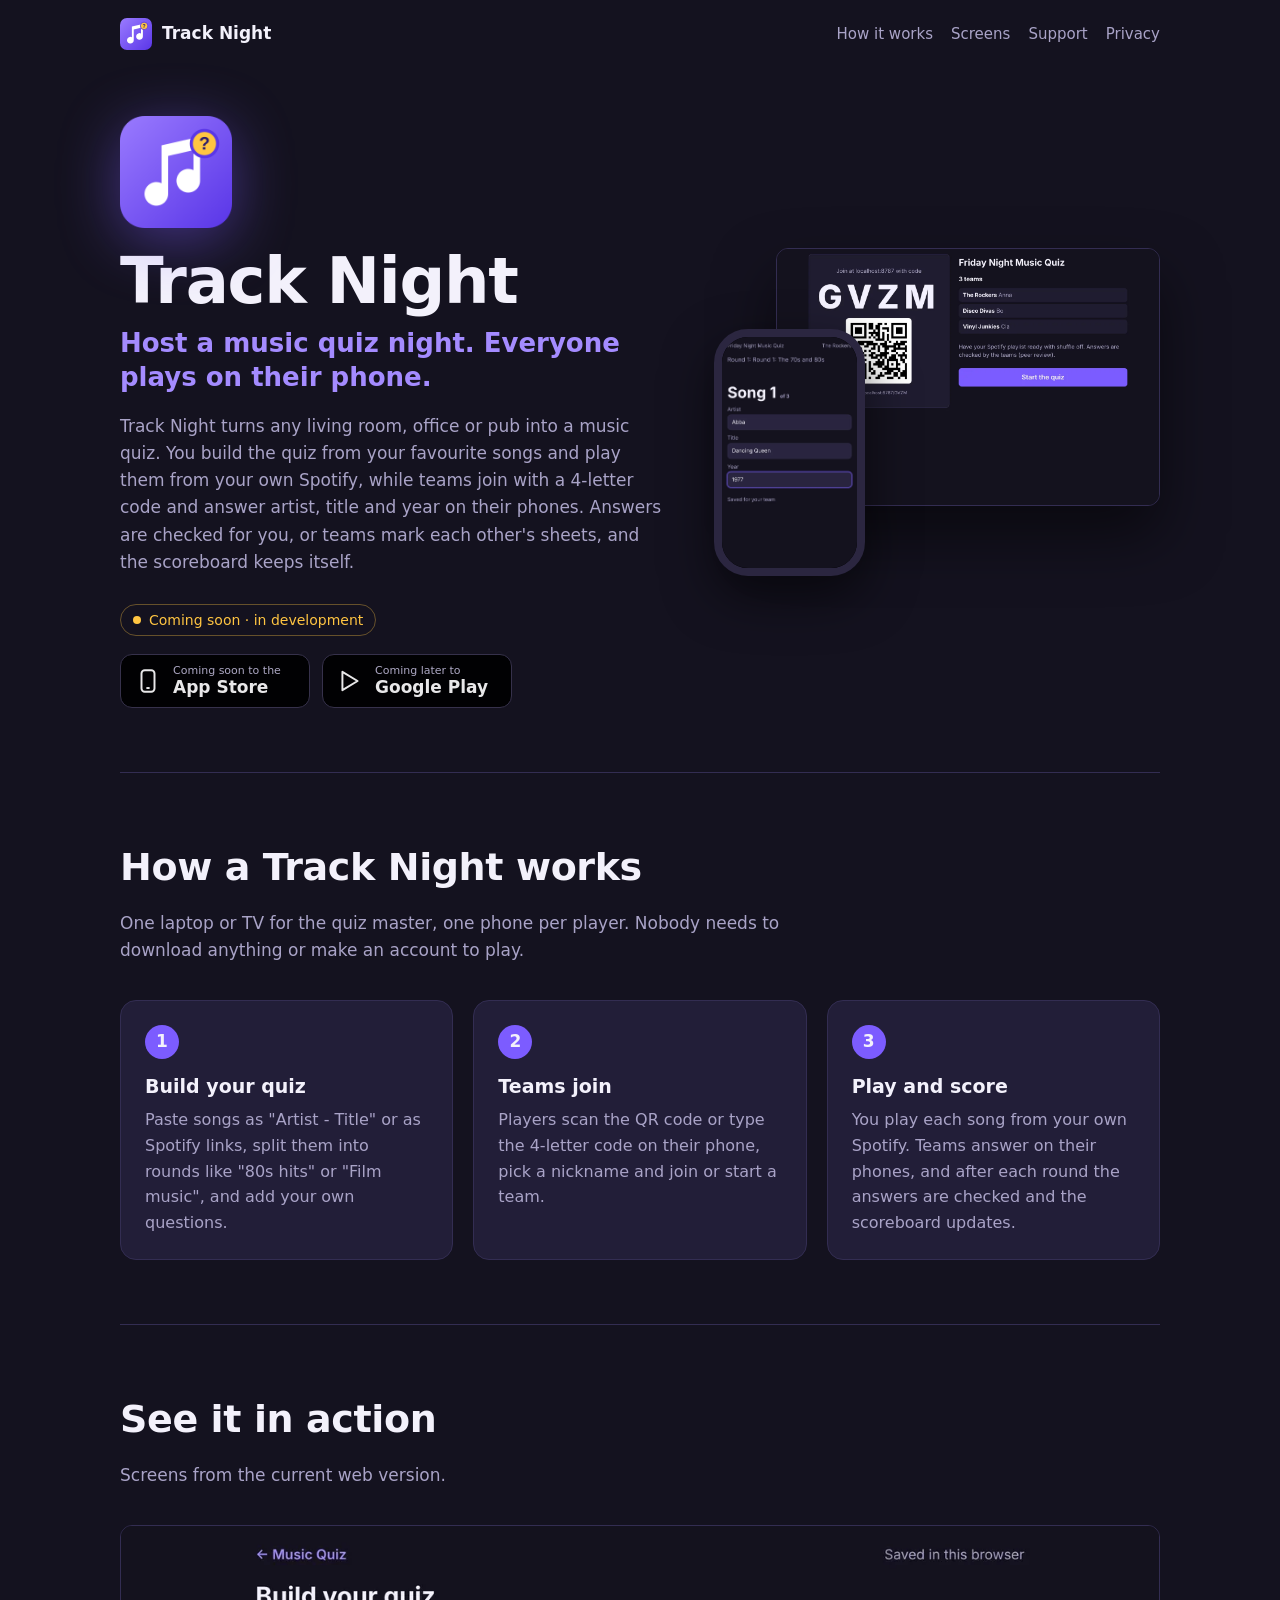
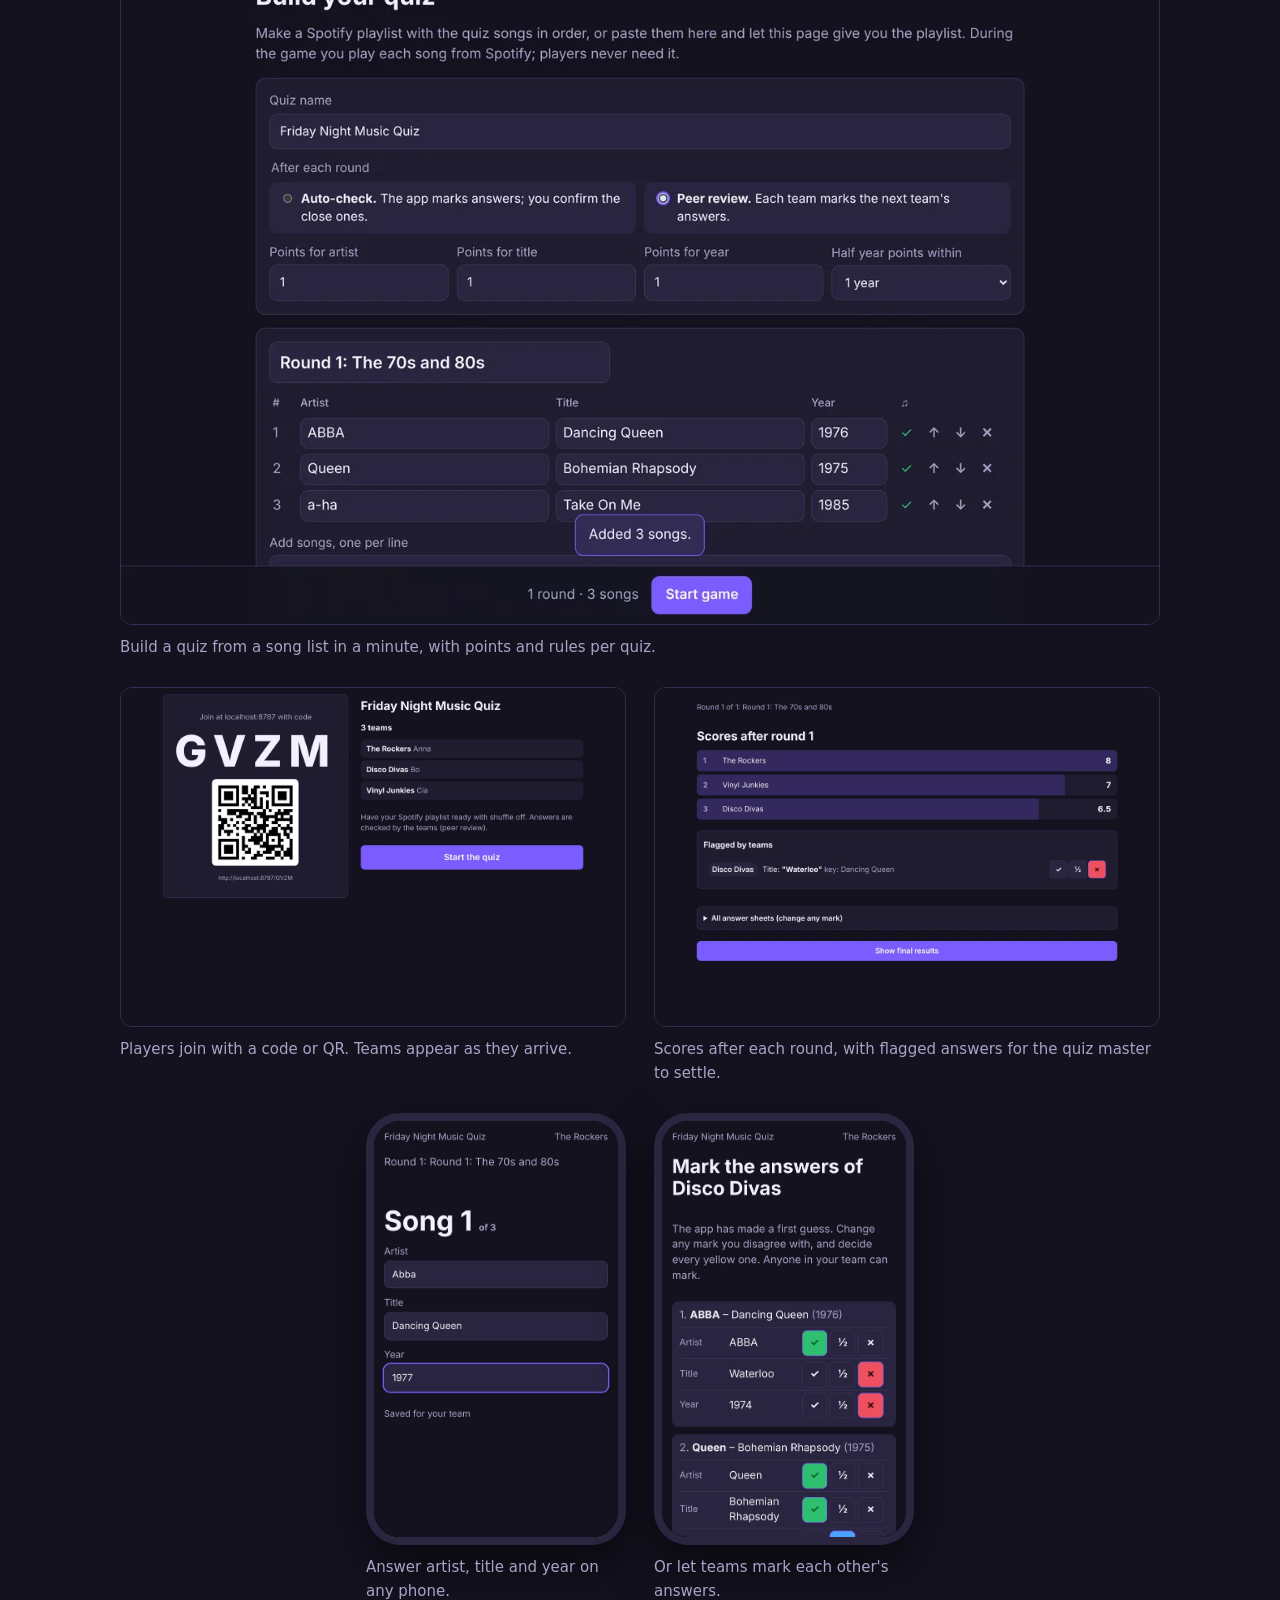
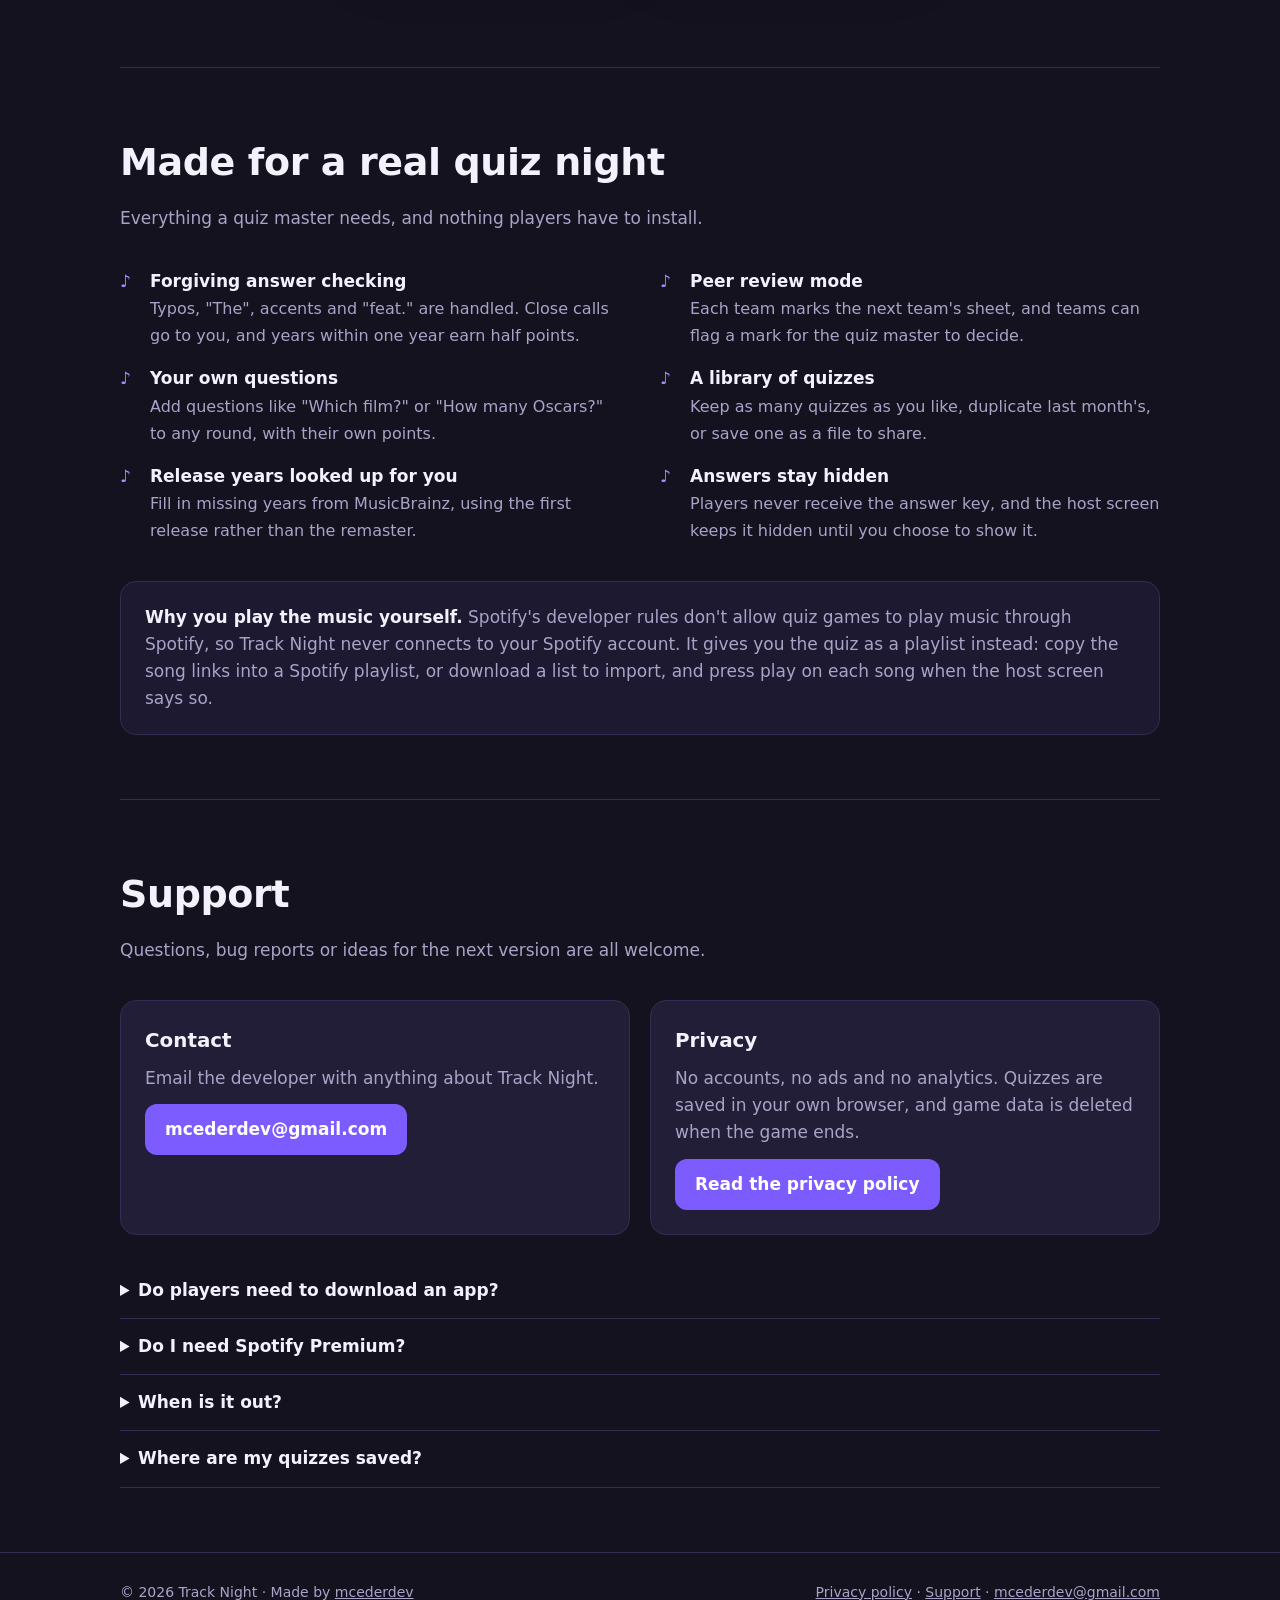
==== music-quiz/index.html @ d5a80697 "Add Track Night (music quiz) marketing page at /music-quiz Co-Authored-By: Claude Opus 5.5 <noreply@" ====
<!doctype html>
<html lang="en">
<head>
<meta charset="utf-8">
<meta name="viewport" content="width=device-width, initial-scale=1">
<title>Track Night: the music quiz everyone plays on their phone</title>
<meta name="description" content="Track Night turns any room into a music quiz night. Build a quiz from your favourite songs, play them from your own Spotify, and let teams answer artist, title and year on their phones. No download or sign-up for players.">
<meta name="theme-color" content="#14121f">
<link rel="canonical" href="https://mcederdev.github.io/music-quiz/">
<link rel="icon" href="icon.svg" type="image/svg+xml">
<link rel="icon" href="favicon-32.png" sizes="32x32" type="image/png">
<link rel="apple-touch-icon" href="apple-touch-icon.png">
<meta property="og:type" content="website">
<meta property="og:site_name" content="Track Night">
<meta property="og:title" content="Track Night: host a music quiz, everyone plays on their phone">
<meta property="og:description" content="Build a quiz from your favourite songs, play them from your own Spotify, and let teams answer artist, title and year on their phones. No download for players.">
<meta property="og:url" content="https://mcederdev.github.io/music-quiz/">
<meta property="og:image" content="https://mcederdev.github.io/music-quiz/og-image.png">
<meta property="og:image:width" content="1200">
<meta property="og:image:height" content="630">
<meta property="og:image:alt" content="Track Night app icon next to the host screen and a phone answering a song">
<meta name="twitter:card" content="summary_large_image">
<meta name="twitter:title" content="Track Night: host a music quiz, everyone plays on their phone">
<meta name="twitter:description" content="Build a quiz from your favourite songs, play them from your own Spotify, and let teams answer on their phones. No download for players.">
<meta name="twitter:image" content="https://mcederdev.github.io/music-quiz/og-image.png">
<meta name="twitter:image:alt" content="Track Night app icon next to the host screen and a phone answering a song">
<link rel="stylesheet" href="style.css">
</head>
<body>
<div class="wrap">
  <header class="top">
    <a class="brand" href="./"><img src="icon.svg" alt="" width="32" height="32">Track Night</a>
    <nav><a class="opt" href="#how">How it works</a><a class="opt" href="#screens">Screens</a><a href="#support">Support</a><a href="privacy.html">Privacy</a></nav>
  </header>

  <main>
    <div class="hero">
      <div>
        <img class="icon" src="icon-512.png" alt="Track Night app icon" width="112" height="112">
        <h1>Track Night</h1>
        <p class="tagline">Host a music quiz night. Everyone plays on their phone.</p>
        <p class="lead">Track Night turns any living room, office or pub into a music quiz. You build the quiz from your favourite songs and play them from your own Spotify, while teams join with a 4-letter code and answer artist, title and year on their phones. Answers are checked for you, or teams mark each other's sheets, and the scoreboard keeps itself.</p>
        <div class="status">Coming soon · in development</div>
        <div class="stores" aria-label="Store links">
          <span class="store" role="link" aria-disabled="true" title="Not released yet">
            <svg viewBox="0 0 24 24" fill="none" stroke="#fff" stroke-width="1.8" aria-hidden="true"><rect x="6" y="2" width="12" height="20" rx="3"/><path d="M10.5 18.5h3"/></svg>
            <span><small>Coming soon to the</small><b>App Store</b></span>
          </span>
          <span class="store" role="link" aria-disabled="true" title="Not released yet">
            <svg viewBox="0 0 24 24" aria-hidden="true"><path d="M5 3.5v17l14-8.5z" fill="none" stroke="#fff" stroke-width="1.8" stroke-linejoin="round"/></svg>
            <span><small>Coming later to</small><b>Google Play</b></span>
          </span>
        </div>
      </div>
      <div class="hero-shots" aria-hidden="true">
        <img class="desk" src="img/lobby.webp" alt="" width="1280" height="860">
        <div class="phone"><img src="img/player-answer.webp" alt="" width="585" height="996"></div>
      </div>
    </div>

    <section id="how">
      <h2>How a Track Night works</h2>
      <p class="sub">One laptop or TV for the quiz master, one phone per player. Nobody needs to download anything or make an account to play.</p>
      <ol class="steps">
        <li><span class="n">1</span><h3>Build your quiz</h3><p>Paste songs as "Artist - Title" or as Spotify links, split them into rounds like "80s hits" or "Film music", and add your own questions.</p></li>
        <li><span class="n">2</span><h3>Teams join</h3><p>Players scan the QR code or type the 4-letter code on their phone, pick a nickname and join or start a team.</p></li>
        <li><span class="n">3</span><h3>Play and score</h3><p>You play each song from your own Spotify. Teams answer on their phones, and after each round the answers are checked and the scoreboard updates.</p></li>
      </ol>
    </section>

    <section id="screens">
      <h2>See it in action</h2>
      <p class="sub">Screens from the current web version.</p>
      <div class="shots">
        <figure class="shot"><img src="img/builder.webp" alt="Quiz builder with a round called The 70s and 80s holding three songs with artist, title and year" width="1280" height="860" loading="lazy"><figcaption>Build a quiz from a song list in a minute, with points and rules per quiz.</figcaption></figure>
        <div class="row">
          <figure class="shot"><img src="img/lobby.webp" alt="Host lobby showing the join code GVZM, a QR code and three teams" width="1280" height="860" loading="lazy"><figcaption>Players join with a code or QR. Teams appear as they arrive.</figcaption></figure>
          <figure class="shot"><img src="img/results.webp" alt="Scoreboard after round one with three teams and a flagged answer for the host to settle" width="1280" height="860" loading="lazy"><figcaption>Scores after each round, with flagged answers for the quiz master to settle.</figcaption></figure>
        </div>
        <div class="phones">
          <figure class="shot"><div class="phone"><img src="img/player-answer.webp" alt="Phone screen where a team answers ABBA, Dancing Queen, 1977 for song 1" width="585" height="996" loading="lazy"></div><figcaption>Answer artist, title and year on any phone.</figcaption></figure>
          <figure class="shot"><div class="phone"><img src="img/player-review.webp" alt="Phone screen where a team marks another team's answers right, half or wrong" width="585" height="996" loading="lazy"></div><figcaption>Or let teams mark each other's answers.</figcaption></figure>
        </div>
      </div>
    </section>

    <section id="features">
      <h2>Made for a real quiz night</h2>
      <p class="sub">Everything a quiz master needs, and nothing players have to install.</p>
      <ul class="features">
        <li><b>Forgiving answer checking</b><span>Typos, "The", accents and "feat." are handled. Close calls go to you, and years within one year earn half points.</span></li>
        <li><b>Peer review mode</b><span>Each team marks the next team's sheet, and teams can flag a mark for the quiz master to decide.</span></li>
        <li><b>Your own questions</b><span>Add questions like "Which film?" or "How many Oscars?" to any round, with their own points.</span></li>
        <li><b>A library of quizzes</b><span>Keep as many quizzes as you like, duplicate last month's, or save one as a file to share.</span></li>
        <li><b>Release years looked up for you</b><span>Fill in missing years from MusicBrainz, using the first release rather than the remaster.</span></li>
        <li><b>Answers stay hidden</b><span>Players never receive the answer key, and the host screen keeps it hidden until you choose to show it.</span></li>
      </ul>
      <div class="note"><b>Why you play the music yourself.</b> Spotify's developer rules don't allow quiz games to play music through Spotify, so Track Night never connects to your Spotify account. It gives you the quiz as a playlist instead: copy the song links into a Spotify playlist, or download a list to import, and press play on each song when the host screen says so.</div>
    </section>

    <section id="support">
      <h2>Support</h2>
      <p class="sub">Questions, bug reports or ideas for the next version are all welcome.</p>
      <div class="support">
        <div class="card">
          <h3>Contact</h3>
          <p>Email the developer with anything about Track Night.</p>
          <a class="btn" href="mailto:mcederdev@gmail.com?subject=Track%20Night%20support">mcederdev@gmail.com</a>
        </div>
        <div class="card">
          <h3>Privacy</h3>
          <p>No accounts, no ads and no analytics. Quizzes are saved in your own browser, and game data is deleted when the game ends.</p>
          <a class="btn" href="privacy.html">Read the privacy policy</a>
        </div>
      </div>
      <div style="margin-top:28px">
        <details><summary>Do players need to download an app?</summary><p>No. Players join in their phone's web browser with the 4-letter code or the QR code. An iPhone app is planned as well.</p></details>
        <details><summary>Do I need Spotify Premium?</summary><p>Track Night doesn't connect to Spotify, so you only need a way to play the quiz songs in order on your own speaker. The app exports Spotify links and a plain song list for that.</p></details>
        <details><summary>When is it out?</summary><p>Track Night is in development. The web version comes first, then the iPhone app. Email to hear when it launches.</p></details>
        <details><summary>Where are my quizzes saved?</summary><p>In the browser you built them in. Clearing your browser data removes them, so save a quiz file to keep a copy or move it to another computer.</p></details>
      </div>
    </section>
  </main>
</div>
<footer>
  <div class="wrap">
    <span>© 2026 Track Night · Made by <a href="https://mcederdev.github.io/">mcederdev</a></span>
    <span><a href="privacy.html">Privacy policy</a> · <a href="#support">Support</a> · <a href="mailto:mcederdev@gmail.com">mcederdev@gmail.com</a></span>
  </div>
</footer>
</body>
</html>
---- music-quiz/style.css ----
:root{--bg:#14121f;--bg2:#1c1930;--card:#221e38;--line:#332d52;--text:#f3f1fb;--muted:#a9a3c7;--accent:#7c5cff;--accent2:#a48bff;--gold:#ffc542;--max:1080px}
*{box-sizing:border-box}
html{scroll-behavior:smooth}
body{margin:0;background:var(--bg);color:var(--text);font:17px/1.6 system-ui,-apple-system,"Segoe UI",Roboto,Helvetica,Arial,sans-serif;-webkit-font-smoothing:antialiased}
a{color:var(--accent2)}
img{max-width:100%;height:auto;display:block}
.wrap{max-width:var(--max);margin:0 auto;padding:0 20px}
header.top{display:flex;align-items:center;justify-content:space-between;gap:16px;padding:18px 0}
.brand{display:flex;align-items:center;gap:10px;color:var(--text);text-decoration:none;font-weight:700}
.brand img{width:32px;height:32px}
nav a{color:var(--muted);text-decoration:none;margin-left:18px;font-size:15px}
nav a:hover{color:var(--text)}
.hero{display:grid;grid-template-columns:1.1fr .9fr;gap:48px;align-items:center;padding:48px 0 64px}
.hero .icon{width:112px;height:112px;margin-bottom:20px;filter:drop-shadow(0 12px 30px rgba(124,92,255,.45))}
h1{font-size:clamp(40px,7vw,64px);line-height:1.05;margin:0 0 12px;letter-spacing:-.02em}
.tagline{font-size:clamp(20px,2.6vw,26px);color:var(--accent2);margin:0 0 18px;font-weight:600;line-height:1.3}
.lead{color:var(--muted);margin:0 0 28px;max-width:34em}
.status{display:inline-flex;align-items:center;gap:8px;font-size:14px;color:var(--gold);border:1px solid rgba(255,197,66,.35);border-radius:999px;padding:4px 12px;margin-bottom:18px}
.status::before{content:"";width:8px;height:8px;border-radius:50%;background:var(--gold)}
.stores{display:flex;flex-wrap:wrap;gap:12px}
.store{display:flex;align-items:center;gap:12px;background:#000;border:1px solid #3a3550;border-radius:12px;padding:9px 18px 9px 14px;min-width:190px;color:#fff;text-decoration:none;opacity:.9;cursor:default}
.store svg{width:26px;height:26px;flex:none}
.store small{display:block;font-size:11px;color:#bdb8d6;line-height:1.2}
.store b{display:block;font-size:17px;line-height:1.2}
.hero-shots{position:relative;padding:0 0 70px 14%}
.hero-shots .desk{width:100%;border-radius:12px;border:1px solid var(--line);box-shadow:0 30px 60px rgba(0,0,0,.5)}
.phone img{width:100%}
.phone{border:8px solid #2b2640;border-radius:34px;overflow:hidden;background:#000;box-shadow:0 20px 50px rgba(0,0,0,.55)}
.hero-shots .phone{position:absolute;left:0;bottom:0;width:34%}
section{padding:64px 0;border-top:1px solid var(--line)}
h2{font-size:clamp(28px,4vw,38px);margin:0 0 12px;letter-spacing:-.01em}
.sub{color:var(--muted);margin:0 0 36px;max-width:40em}
.steps{display:grid;grid-template-columns:repeat(3,1fr);gap:20px;list-style:none;padding:0;margin:0}
.steps li{background:var(--card);border:1px solid var(--line);border-radius:16px;padding:24px}
.steps .n{display:inline-grid;place-items:center;width:34px;height:34px;border-radius:50%;background:var(--accent);font-weight:700;margin-bottom:12px}
.steps h3{margin:0 0 6px;font-size:19px}
.steps p{margin:0;color:var(--muted);font-size:16px}
.shots{display:grid;gap:28px}
.shot{margin:0}
.shot img{border-radius:12px;border:1px solid var(--line)}
.shot figcaption{color:var(--muted);font-size:15px;margin-top:10px}
.shots .row{display:grid;grid-template-columns:repeat(2,minmax(0,1fr));gap:28px}
.shots .phones{display:grid;grid-template-columns:repeat(2,minmax(0,260px));gap:28px;justify-content:center}
.shots .phones .shot img{border:0;border-radius:0}
.features{display:grid;grid-template-columns:repeat(2,1fr);gap:16px 40px;padding:0;margin:0;list-style:none}
.features li{padding-left:30px;position:relative}
.features li::before{content:"♪";position:absolute;left:0;color:var(--accent2);font-weight:700}
.features b{display:block}
.features span{color:var(--muted);font-size:16px}
.note{background:var(--bg2);border:1px solid var(--line);border-radius:16px;padding:22px 24px;color:var(--muted);margin-top:36px}
.note b{color:var(--text)}
.support{display:grid;grid-template-columns:1fr 1fr;gap:20px}
.card{background:var(--card);border:1px solid var(--line);border-radius:16px;padding:24px}
.card h3{margin:0 0 8px}
.card p{margin:0 0 12px;color:var(--muted)}
.btn{display:inline-block;background:var(--accent);color:#fff;text-decoration:none;font-weight:600;padding:12px 20px;border-radius:12px}
.btn:hover{background:#6a48ff}
details{border-bottom:1px solid var(--line);padding:14px 0}
details summary{cursor:pointer;font-weight:600}
details p{color:var(--muted);margin:8px 0 0}
footer{border-top:1px solid var(--line);padding:28px 0 40px;color:var(--muted);font-size:14px}
footer .wrap{display:flex;flex-wrap:wrap;justify-content:space-between;gap:12px}
footer a{color:var(--muted)}
/* policy */
.doc{max-width:760px;padding:32px 0 64px}
.doc h1{font-size:clamp(34px,5vw,46px)}
.doc h2{font-size:24px;margin:40px 0 10px}
.doc p,.doc li{color:#d6d2ea}
.doc .meta{color:var(--muted)}
.doc table{width:100%;border-collapse:collapse;margin:12px 0;font-size:15px}
.doc th,.doc td{text-align:left;vertical-align:top;border-bottom:1px solid var(--line);padding:10px 8px}
.doc th{color:var(--muted);font-weight:600}
.summary{background:var(--card);border:1px solid var(--line);border-radius:16px;padding:8px 24px;margin:24px 0}
@media (max-width:820px){
  .hero{grid-template-columns:1fr;gap:28px;padding-top:24px}
  .hero-shots{padding-left:18%;padding-bottom:90px}
  .hero-shots .phone{width:36%;border-width:5px;border-radius:20px}
  .steps,.features,.support,.shots .row{grid-template-columns:1fr}
  nav a{margin-left:12px}
}
@media (max-width:420px){nav a.opt{display:none}}
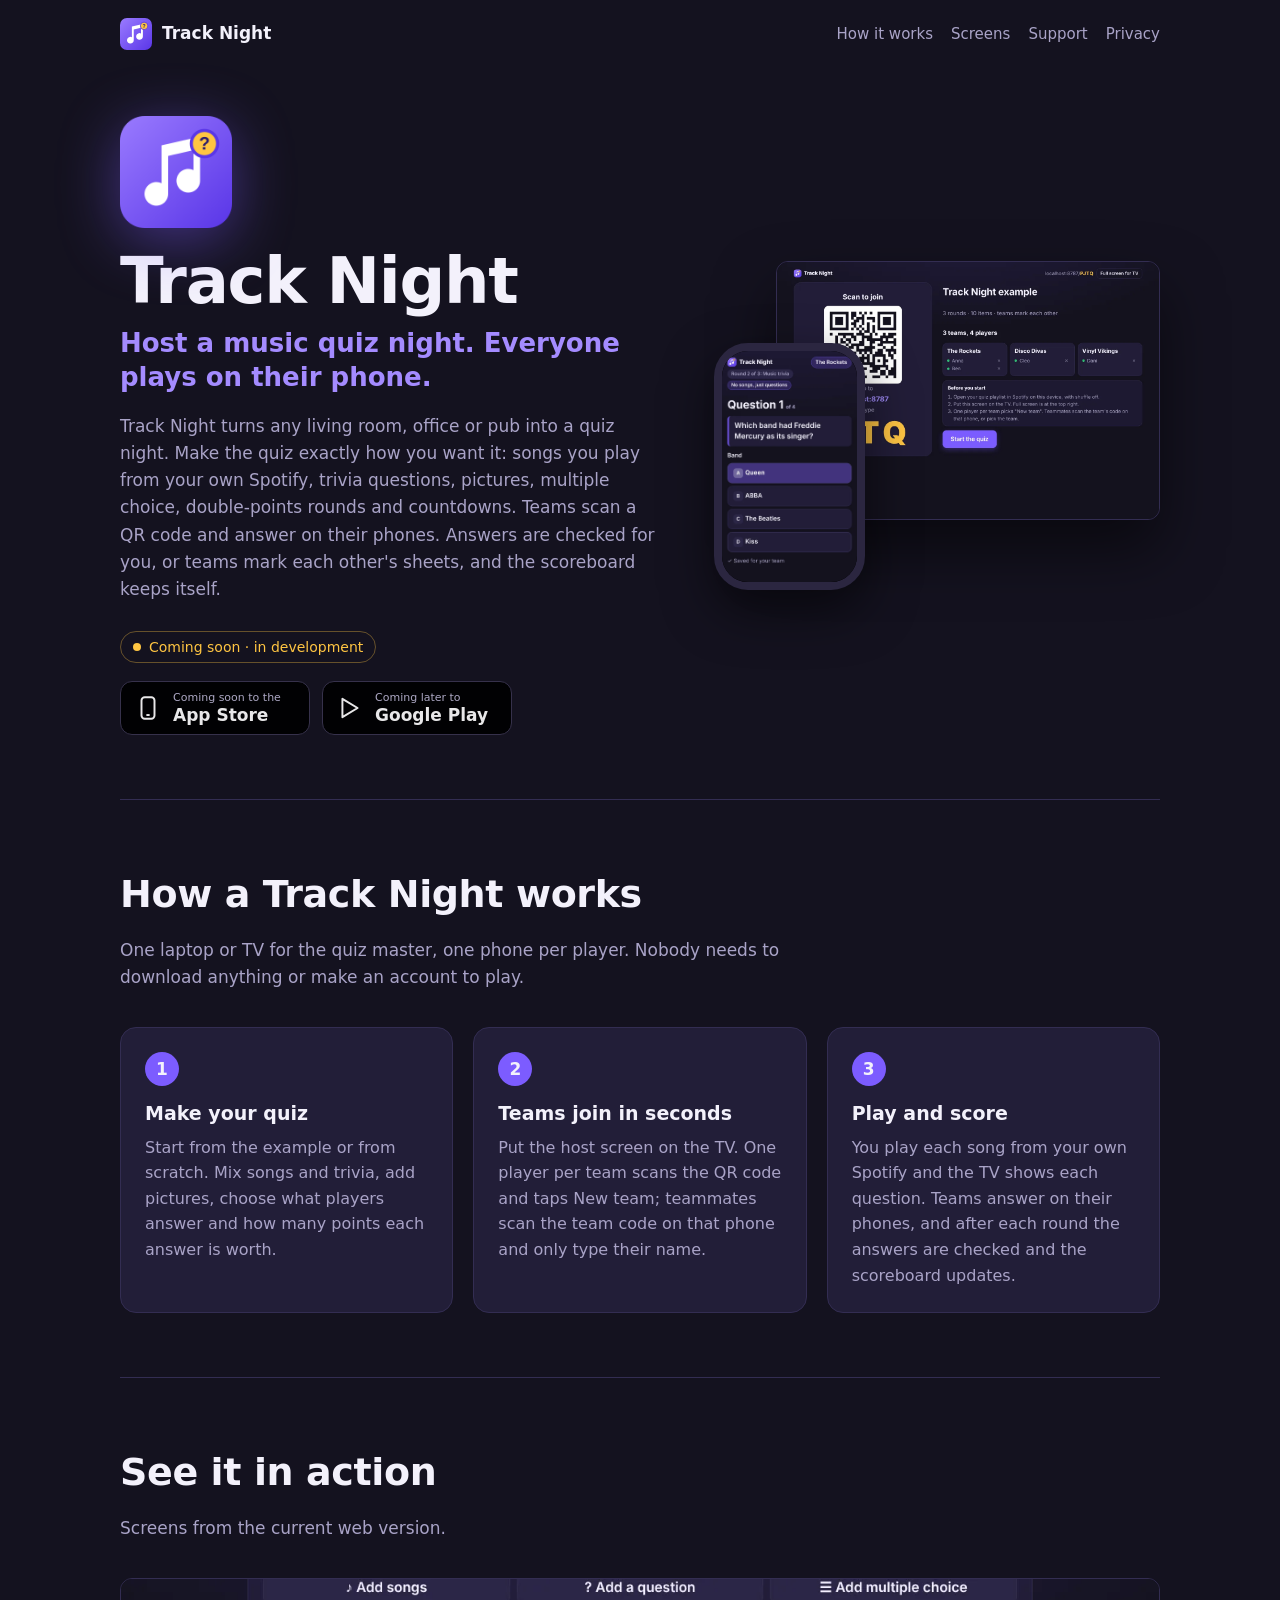
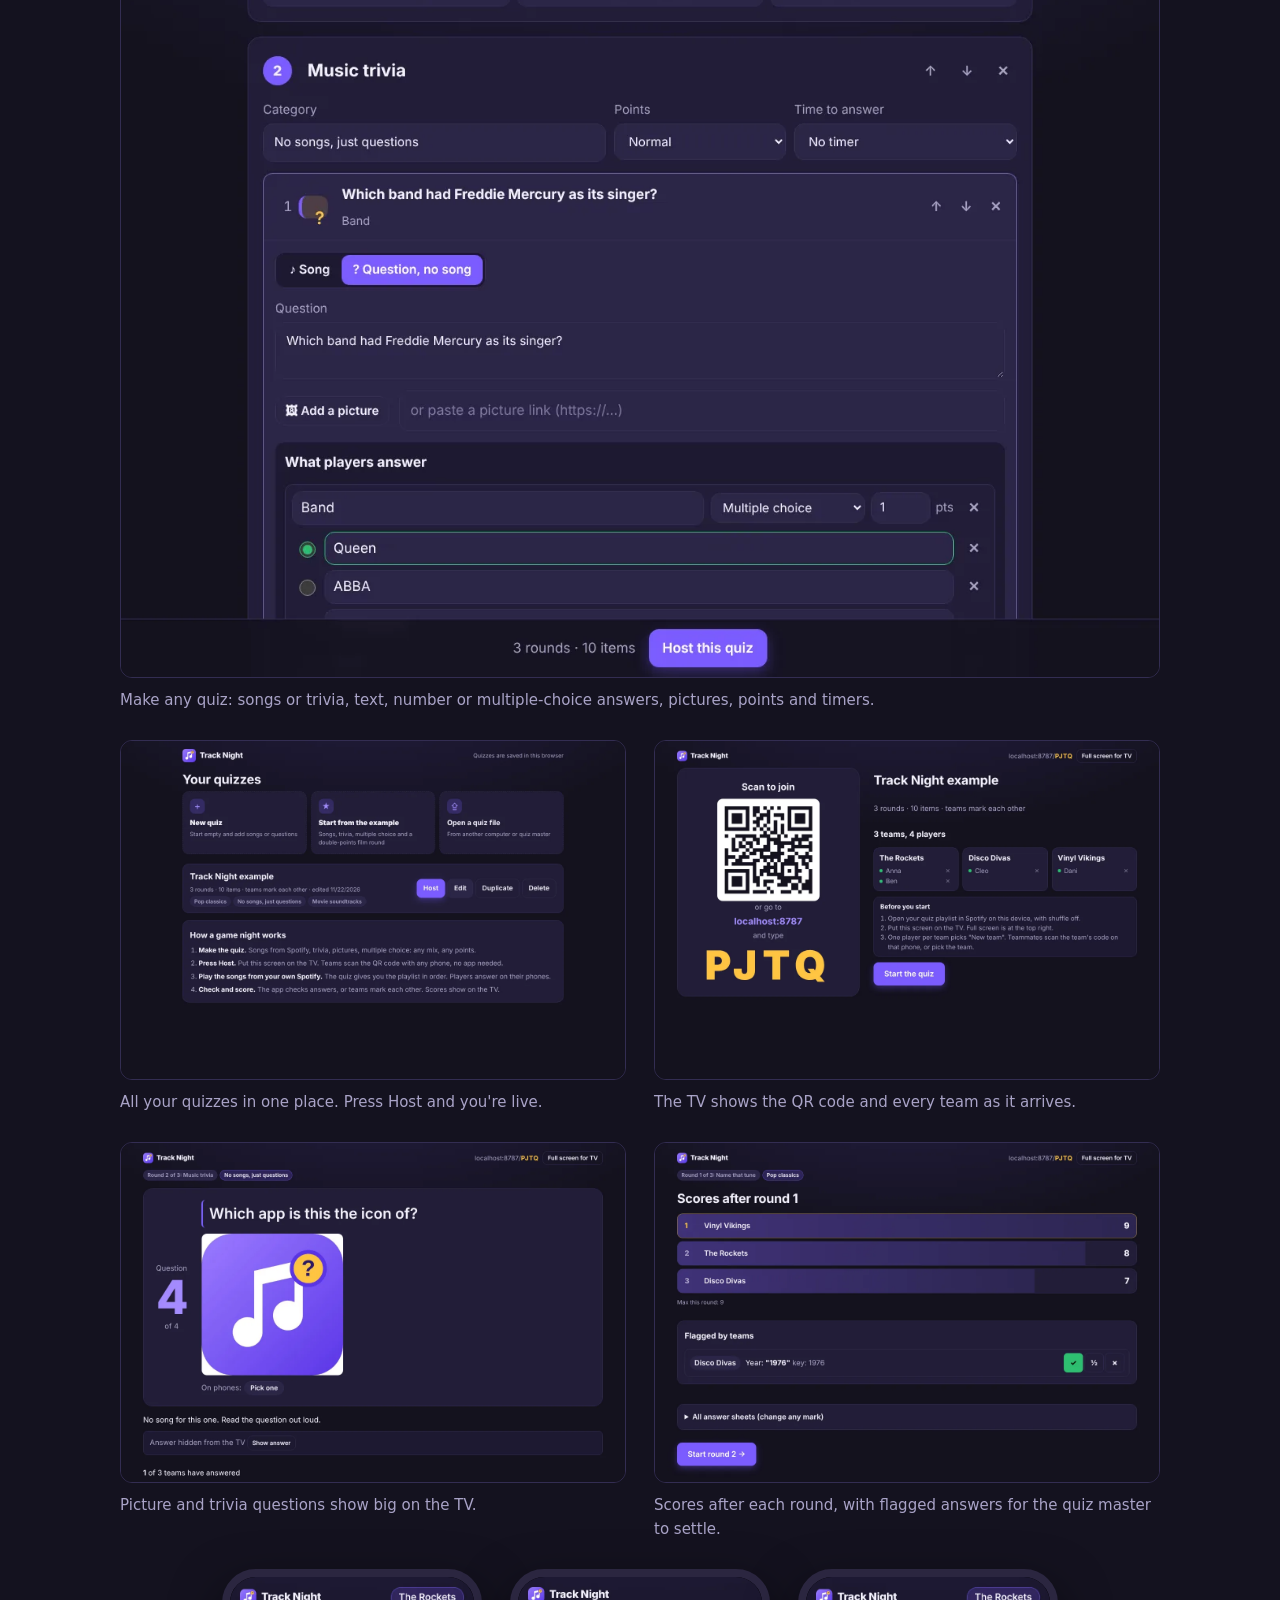
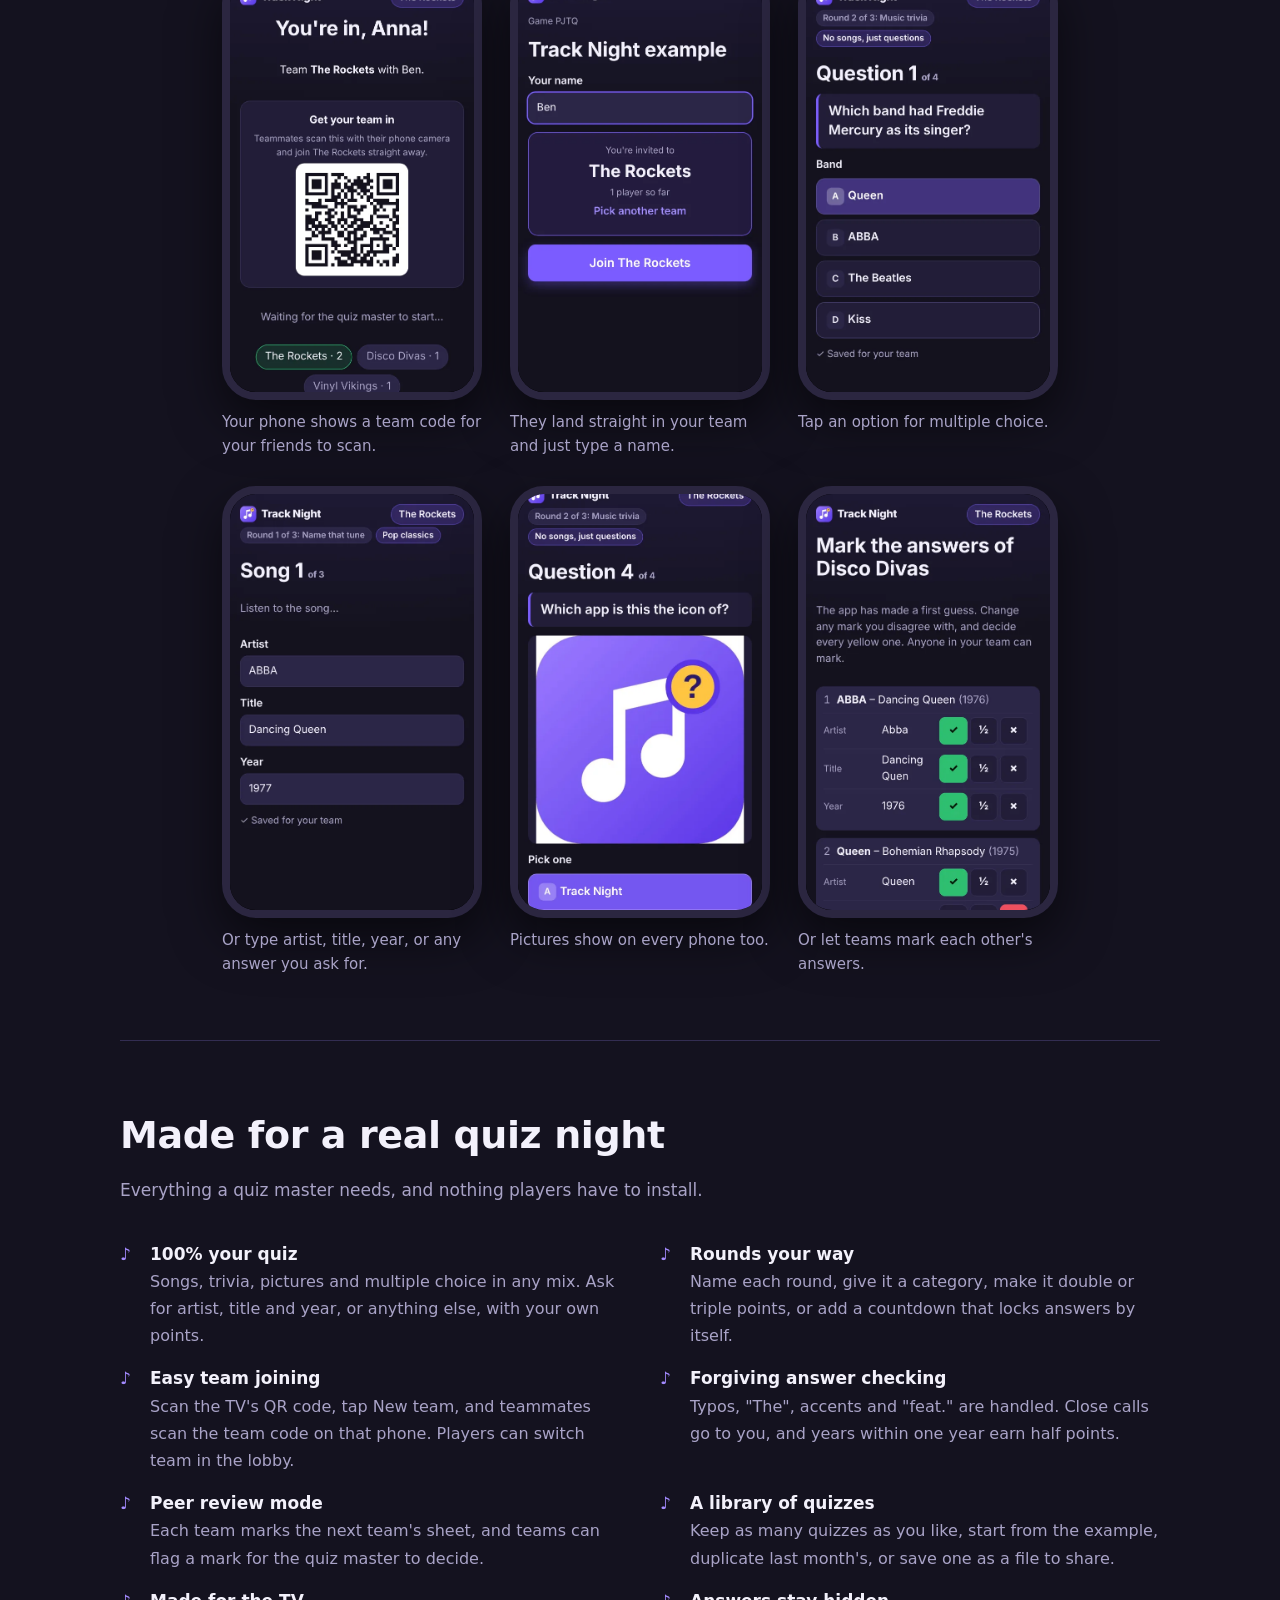
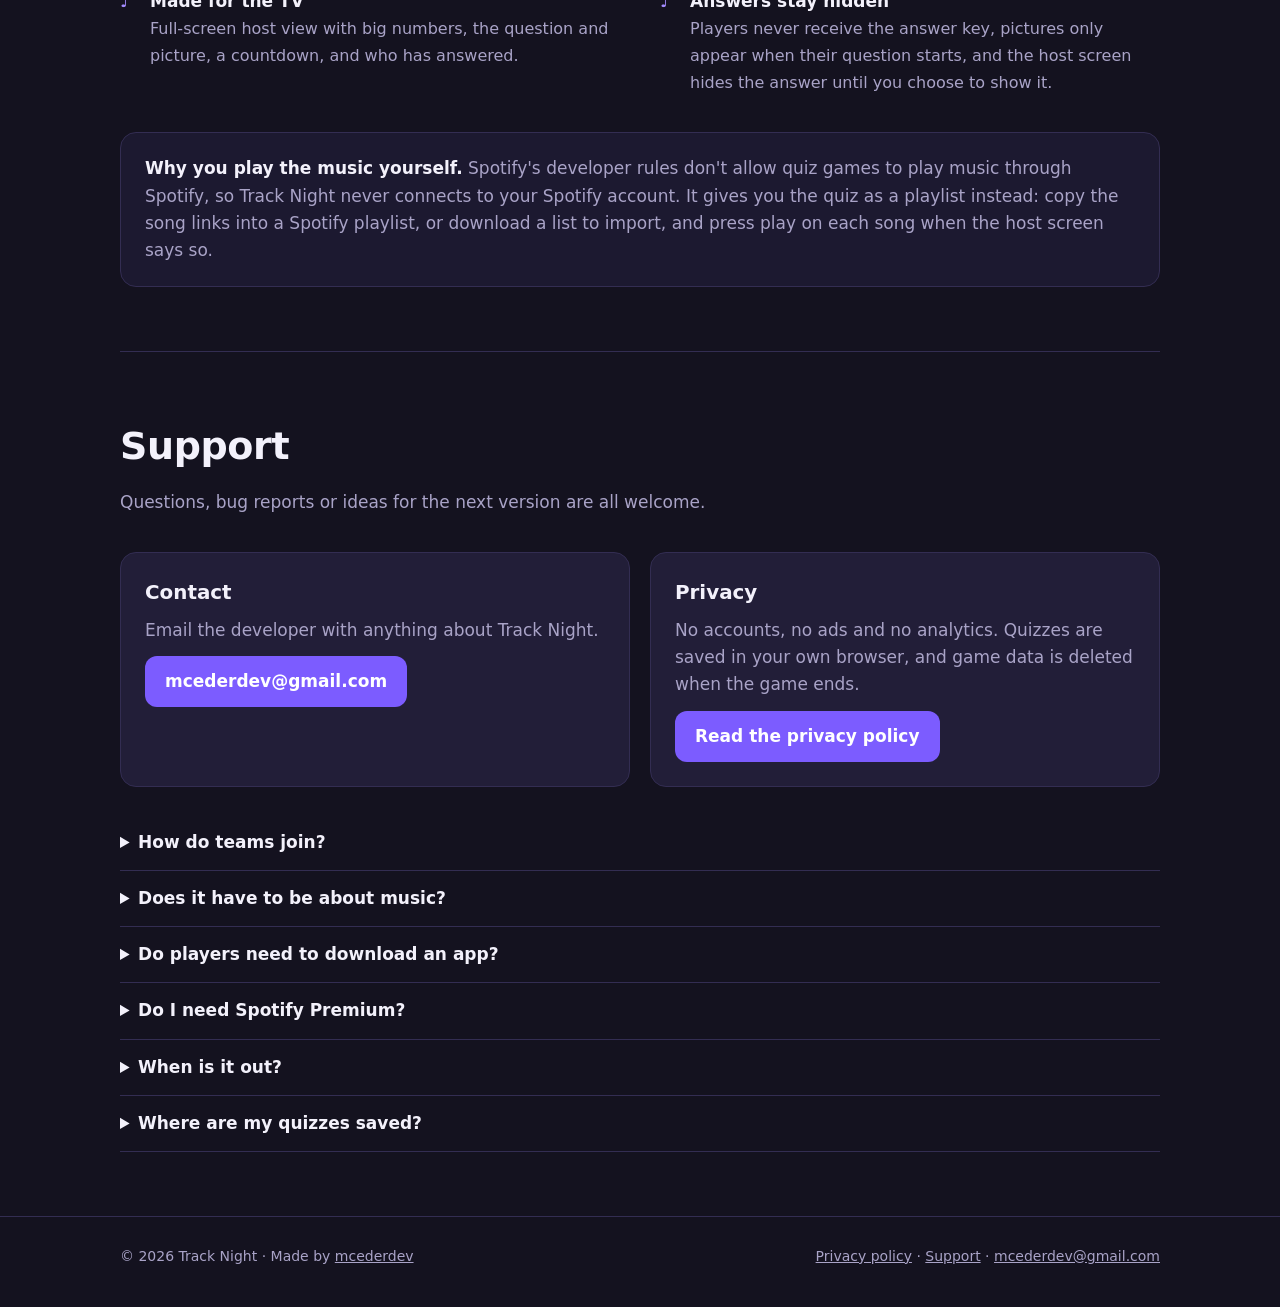
==== commit 966190c0: "Track Night page: match the new app update New screenshots (quiz editor, quiz list, TV lobby, pictur" ====
--- a/music-quiz/index.html
+++ b/music-quiz/index.html
@@ -4,7 +4,7 @@
 <meta charset="utf-8">
 <meta name="viewport" content="width=device-width, initial-scale=1">
 <title>Track Night: the music quiz everyone plays on their phone</title>
-<meta name="description" content="Track Night turns any room into a music quiz night. Build a quiz from your favourite songs, play them from your own Spotify, and let teams answer artist, title and year on their phones. No download or sign-up for players.">
+<meta name="description" content="Track Night turns any room into a quiz night. Build any quiz: songs from your own Spotify, trivia, pictures and multiple choice. Teams join by scanning a QR code and answer on their phones. No download or sign-up for players.">
 <meta name="theme-color" content="#14121f">
 <link rel="canonical" href="https://mcederdev.github.io/music-quiz/">
 <link rel="icon" href="icon.svg" type="image/svg+xml">
@@ -13,17 +13,17 @@
 <meta property="og:type" content="website">
 <meta property="og:site_name" content="Track Night">
 <meta property="og:title" content="Track Night: host a music quiz, everyone plays on their phone">
-<meta property="og:description" content="Build a quiz from your favourite songs, play them from your own Spotify, and let teams answer artist, title and year on their phones. No download for players.">
+<meta property="og:description" content="Build any quiz: songs from your own Spotify, trivia, pictures and multiple choice. Teams scan a QR code and answer on their phones. No download for players.">
 <meta property="og:url" content="https://mcederdev.github.io/music-quiz/">
 <meta property="og:image" content="https://mcederdev.github.io/music-quiz/og-image.png">
 <meta property="og:image:width" content="1200">
 <meta property="og:image:height" content="630">
-<meta property="og:image:alt" content="Track Night app icon next to the host screen and a phone answering a song">
+<meta property="og:image:alt" content="Track Night app icon next to the TV lobby screen and a phone answering a multiple-choice question">
 <meta name="twitter:card" content="summary_large_image">
 <meta name="twitter:title" content="Track Night: host a music quiz, everyone plays on their phone">
-<meta name="twitter:description" content="Build a quiz from your favourite songs, play them from your own Spotify, and let teams answer on their phones. No download for players.">
+<meta name="twitter:description" content="Build any quiz: songs from your own Spotify, trivia, pictures and multiple choice. Teams scan a QR code and answer on their phones. No download for players.">
 <meta name="twitter:image" content="https://mcederdev.github.io/music-quiz/og-image.png">
-<meta name="twitter:image:alt" content="Track Night app icon next to the host screen and a phone answering a song">
+<meta name="twitter:image:alt" content="Track Night app icon next to the TV lobby screen and a phone answering a multiple-choice question">
 <link rel="stylesheet" href="style.css">
 </head>
 <body>
@@ -39,7 +39,7 @@
         <img class="icon" src="icon-512.png" alt="Track Night app icon" width="112" height="112">
         <h1>Track Night</h1>
         <p class="tagline">Host a music quiz night. Everyone plays on their phone.</p>
-        <p class="lead">Track Night turns any living room, office or pub into a music quiz. You build the quiz from your favourite songs and play them from your own Spotify, while teams join with a 4-letter code and answer artist, title and year on their phones. Answers are checked for you, or teams mark each other's sheets, and the scoreboard keeps itself.</p>
+        <p class="lead">Track Night turns any living room, office or pub into a quiz night. Make the quiz exactly how you want it: songs you play from your own Spotify, trivia questions, pictures, multiple choice, double-points rounds and countdowns. Teams scan a QR code and answer on their phones. Answers are checked for you, or teams mark each other's sheets, and the scoreboard keeps itself.</p>
         <div class="status">Coming soon · in development</div>
         <div class="stores" aria-label="Store links">
           <span class="store" role="link" aria-disabled="true" title="Not released yet">
@@ -54,7 +54,7 @@
       </div>
       <div class="hero-shots" aria-hidden="true">
         <img class="desk" src="img/lobby.webp" alt="" width="1280" height="860">
-        <div class="phone"><img src="img/player-answer.webp" alt="" width="585" height="996"></div>
+        <div class="phone"><img src="img/player-choice.webp" alt="" width="585" height="996"></div>
       </div>
     </div>
 
@@ -62,9 +62,9 @@
       <h2>How a Track Night works</h2>
       <p class="sub">One laptop or TV for the quiz master, one phone per player. Nobody needs to download anything or make an account to play.</p>
       <ol class="steps">
-        <li><span class="n">1</span><h3>Build your quiz</h3><p>Paste songs as "Artist - Title" or as Spotify links, split them into rounds like "80s hits" or "Film music", and add your own questions.</p></li>
-        <li><span class="n">2</span><h3>Teams join</h3><p>Players scan the QR code or type the 4-letter code on their phone, pick a nickname and join or start a team.</p></li>
-        <li><span class="n">3</span><h3>Play and score</h3><p>You play each song from your own Spotify. Teams answer on their phones, and after each round the answers are checked and the scoreboard updates.</p></li>
+        <li><span class="n">1</span><h3>Make your quiz</h3><p>Start from the example or from scratch. Mix songs and trivia, add pictures, choose what players answer and how many points each answer is worth.</p></li>
+        <li><span class="n">2</span><h3>Teams join in seconds</h3><p>Put the host screen on the TV. One player per team scans the QR code and taps New team; teammates scan the team code on that phone and only type their name.</p></li>
+        <li><span class="n">3</span><h3>Play and score</h3><p>You play each song from your own Spotify and the TV shows each question. Teams answer on their phones, and after each round the answers are checked and the scoreboard updates.</p></li>
       </ol>
     </section>
 
@@ -72,14 +72,22 @@
       <h2>See it in action</h2>
       <p class="sub">Screens from the current web version.</p>
       <div class="shots">
-        <figure class="shot"><img src="img/builder.webp" alt="Quiz builder with a round called The 70s and 80s holding three songs with artist, title and year" width="1280" height="860" loading="lazy"><figcaption>Build a quiz from a song list in a minute, with points and rules per quiz.</figcaption></figure>
+        <figure class="shot"><img src="img/builder.webp" alt="Quiz editor with a trivia round holding a multiple-choice question about Freddie Mercury, with Queen ticked as the right option" width="1280" height="860" loading="lazy"><figcaption>Make any quiz: songs or trivia, text, number or multiple-choice answers, pictures, points and timers.</figcaption></figure>
         <div class="row">
-          <figure class="shot"><img src="img/lobby.webp" alt="Host lobby showing the join code GVZM, a QR code and three teams" width="1280" height="860" loading="lazy"><figcaption>Players join with a code or QR. Teams appear as they arrive.</figcaption></figure>
-          <figure class="shot"><img src="img/results.webp" alt="Scoreboard after round one with three teams and a flagged answer for the host to settle" width="1280" height="860" loading="lazy"><figcaption>Scores after each round, with flagged answers for the quiz master to settle.</figcaption></figure>
+          <figure class="shot"><img src="img/quizzes.webp" alt="Your quizzes page with buttons for a new quiz, the example quiz and opening a quiz file, and a saved quiz with Host, Edit, Duplicate and Delete" width="1280" height="860" loading="lazy"><figcaption>All your quizzes in one place. Press Host and you're live.</figcaption></figure>
+          <figure class="shot"><img src="img/lobby.webp" alt="TV lobby with a big QR code, the join code and three teams with their players" width="1280" height="860" loading="lazy"><figcaption>The TV shows the QR code and every team as it arrives.</figcaption></figure>
+        </div>
+        <div class="row">
+          <figure class="shot"><img src="img/host-picture.webp" alt="TV screen showing question 4, a picture question asking which app this is the icon of" width="1280" height="860" loading="lazy"><figcaption>Picture and trivia questions show big on the TV.</figcaption></figure>
+          <figure class="shot"><img src="img/results.webp" alt="Scoreboard after round one with three teams and a flagged year answer for the quiz master to settle" width="1280" height="860" loading="lazy"><figcaption>Scores after each round, with flagged answers for the quiz master to settle.</figcaption></figure>
         </div>
         <div class="phones">
-          <figure class="shot"><div class="phone"><img src="img/player-answer.webp" alt="Phone screen where a team answers ABBA, Dancing Queen, 1977 for song 1" width="585" height="996" loading="lazy"></div><figcaption>Answer artist, title and year on any phone.</figcaption></figure>
-          <figure class="shot"><div class="phone"><img src="img/player-review.webp" alt="Phone screen where a team marks another team's answers right, half or wrong" width="585" height="996" loading="lazy"></div><figcaption>Or let teams mark each other's answers.</figcaption></figure>
+          <figure class="shot"><div class="phone"><img src="img/player-team.webp" alt="Phone showing You're in, Anna, with a QR code teammates scan to join The Rockets" width="585" height="996" loading="lazy"></div><figcaption>Your phone shows a team code for your friends to scan.</figcaption></figure>
+          <figure class="shot"><div class="phone"><img src="img/player-invited.webp" alt="Phone showing You're invited to The Rockets with a Join The Rockets button" width="585" height="996" loading="lazy"></div><figcaption>They land straight in your team and just type a name.</figcaption></figure>
+          <figure class="shot"><div class="phone"><img src="img/player-choice.webp" alt="Phone answering a multiple-choice question with Queen picked" width="585" height="996" loading="lazy"></div><figcaption>Tap an option for multiple choice.</figcaption></figure>
+          <figure class="shot"><div class="phone"><img src="img/player-answer.webp" alt="Phone answering artist ABBA, title Dancing Queen and year 1977 for song 1" width="585" height="996" loading="lazy"></div><figcaption>Or type artist, title, year, or any answer you ask for.</figcaption></figure>
+          <figure class="shot"><div class="phone"><img src="img/player-picture.webp" alt="Phone showing a picture question with four options" width="585" height="996" loading="lazy"></div><figcaption>Pictures show on every phone too.</figcaption></figure>
+          <figure class="shot"><div class="phone"><img src="img/player-review.webp" alt="Phone where a team marks another team's answers right, half or wrong" width="585" height="996" loading="lazy"></div><figcaption>Or let teams mark each other's answers.</figcaption></figure>
         </div>
       </div>
     </section>
@@ -88,12 +96,14 @@
       <h2>Made for a real quiz night</h2>
       <p class="sub">Everything a quiz master needs, and nothing players have to install.</p>
       <ul class="features">
+        <li><b>100% your quiz</b><span>Songs, trivia, pictures and multiple choice in any mix. Ask for artist, title and year, or anything else, with your own points.</span></li>
+        <li><b>Rounds your way</b><span>Name each round, give it a category, make it double or triple points, or add a countdown that locks answers by itself.</span></li>
+        <li><b>Easy team joining</b><span>Scan the TV's QR code, tap New team, and teammates scan the team code on that phone. Players can switch team in the lobby.</span></li>
         <li><b>Forgiving answer checking</b><span>Typos, "The", accents and "feat." are handled. Close calls go to you, and years within one year earn half points.</span></li>
         <li><b>Peer review mode</b><span>Each team marks the next team's sheet, and teams can flag a mark for the quiz master to decide.</span></li>
-        <li><b>Your own questions</b><span>Add questions like "Which film?" or "How many Oscars?" to any round, with their own points.</span></li>
-        <li><b>A library of quizzes</b><span>Keep as many quizzes as you like, duplicate last month's, or save one as a file to share.</span></li>
-        <li><b>Release years looked up for you</b><span>Fill in missing years from MusicBrainz, using the first release rather than the remaster.</span></li>
-        <li><b>Answers stay hidden</b><span>Players never receive the answer key, and the host screen keeps it hidden until you choose to show it.</span></li>
+        <li><b>A library of quizzes</b><span>Keep as many quizzes as you like, start from the example, duplicate last month's, or save one as a file to share.</span></li>
+        <li><b>Made for the TV</b><span>Full-screen host view with big numbers, the question and picture, a countdown, and who has answered.</span></li>
+        <li><b>Answers stay hidden</b><span>Players never receive the answer key, pictures only appear when their question starts, and the host screen hides the answer until you choose to show it.</span></li>
       </ul>
       <div class="note"><b>Why you play the music yourself.</b> Spotify's developer rules don't allow quiz games to play music through Spotify, so Track Night never connects to your Spotify account. It gives you the quiz as a playlist instead: copy the song links into a Spotify playlist, or download a list to import, and press play on each song when the host screen says so.</div>
     </section>
@@ -114,10 +124,12 @@
         </div>
       </div>
       <div style="margin-top:28px">
+        <details><summary>How do teams join?</summary><p>Everyone scans the QR code on the TV, or types the 4-letter code at the website. The first player in a team taps New team and names it. Their phone then shows a team code: teammates scan it and land straight in the team, so they only type their name.</p></details>
+        <details><summary>Does it have to be about music?</summary><p>No. A round can be all songs, all trivia, or a mix, and any question can have a picture and multiple-choice options. Songs are where Track Night shines, though.</p></details>
         <details><summary>Do players need to download an app?</summary><p>No. Players join in their phone's web browser with the 4-letter code or the QR code. An iPhone app is planned as well.</p></details>
         <details><summary>Do I need Spotify Premium?</summary><p>Track Night doesn't connect to Spotify, so you only need a way to play the quiz songs in order on your own speaker. The app exports Spotify links and a plain song list for that.</p></details>
         <details><summary>When is it out?</summary><p>Track Night is in development. The web version comes first, then the iPhone app. Email to hear when it launches.</p></details>
-        <details><summary>Where are my quizzes saved?</summary><p>In the browser you built them in. Clearing your browser data removes them, so save a quiz file to keep a copy or move it to another computer.</p></details>
+        <details><summary>Where are my quizzes saved?</summary><p>In the browser you built them in, pictures included. Clearing your browser data removes them, so save a quiz file to keep a copy or move it to another computer.</p></details>
       </div>
     </section>
   </main>
--- a/music-quiz/style.css
+++ b/music-quiz/style.css
@@ -40,7 +40,7 @@
 .shot img{border-radius:12px;border:1px solid var(--line)}
 .shot figcaption{color:var(--muted);font-size:15px;margin-top:10px}
 .shots .row{display:grid;grid-template-columns:repeat(2,minmax(0,1fr));gap:28px}
-.shots .phones{display:grid;grid-template-columns:repeat(2,minmax(0,260px));gap:28px;justify-content:center}
+.shots .phones{display:grid;grid-template-columns:repeat(3,minmax(0,260px));gap:28px;justify-content:center}
 .shots .phones .shot img{border:0;border-radius:0}
 .features{display:grid;grid-template-columns:repeat(2,1fr);gap:16px 40px;padding:0;margin:0;list-style:none}
 .features li{padding-left:30px;position:relative}
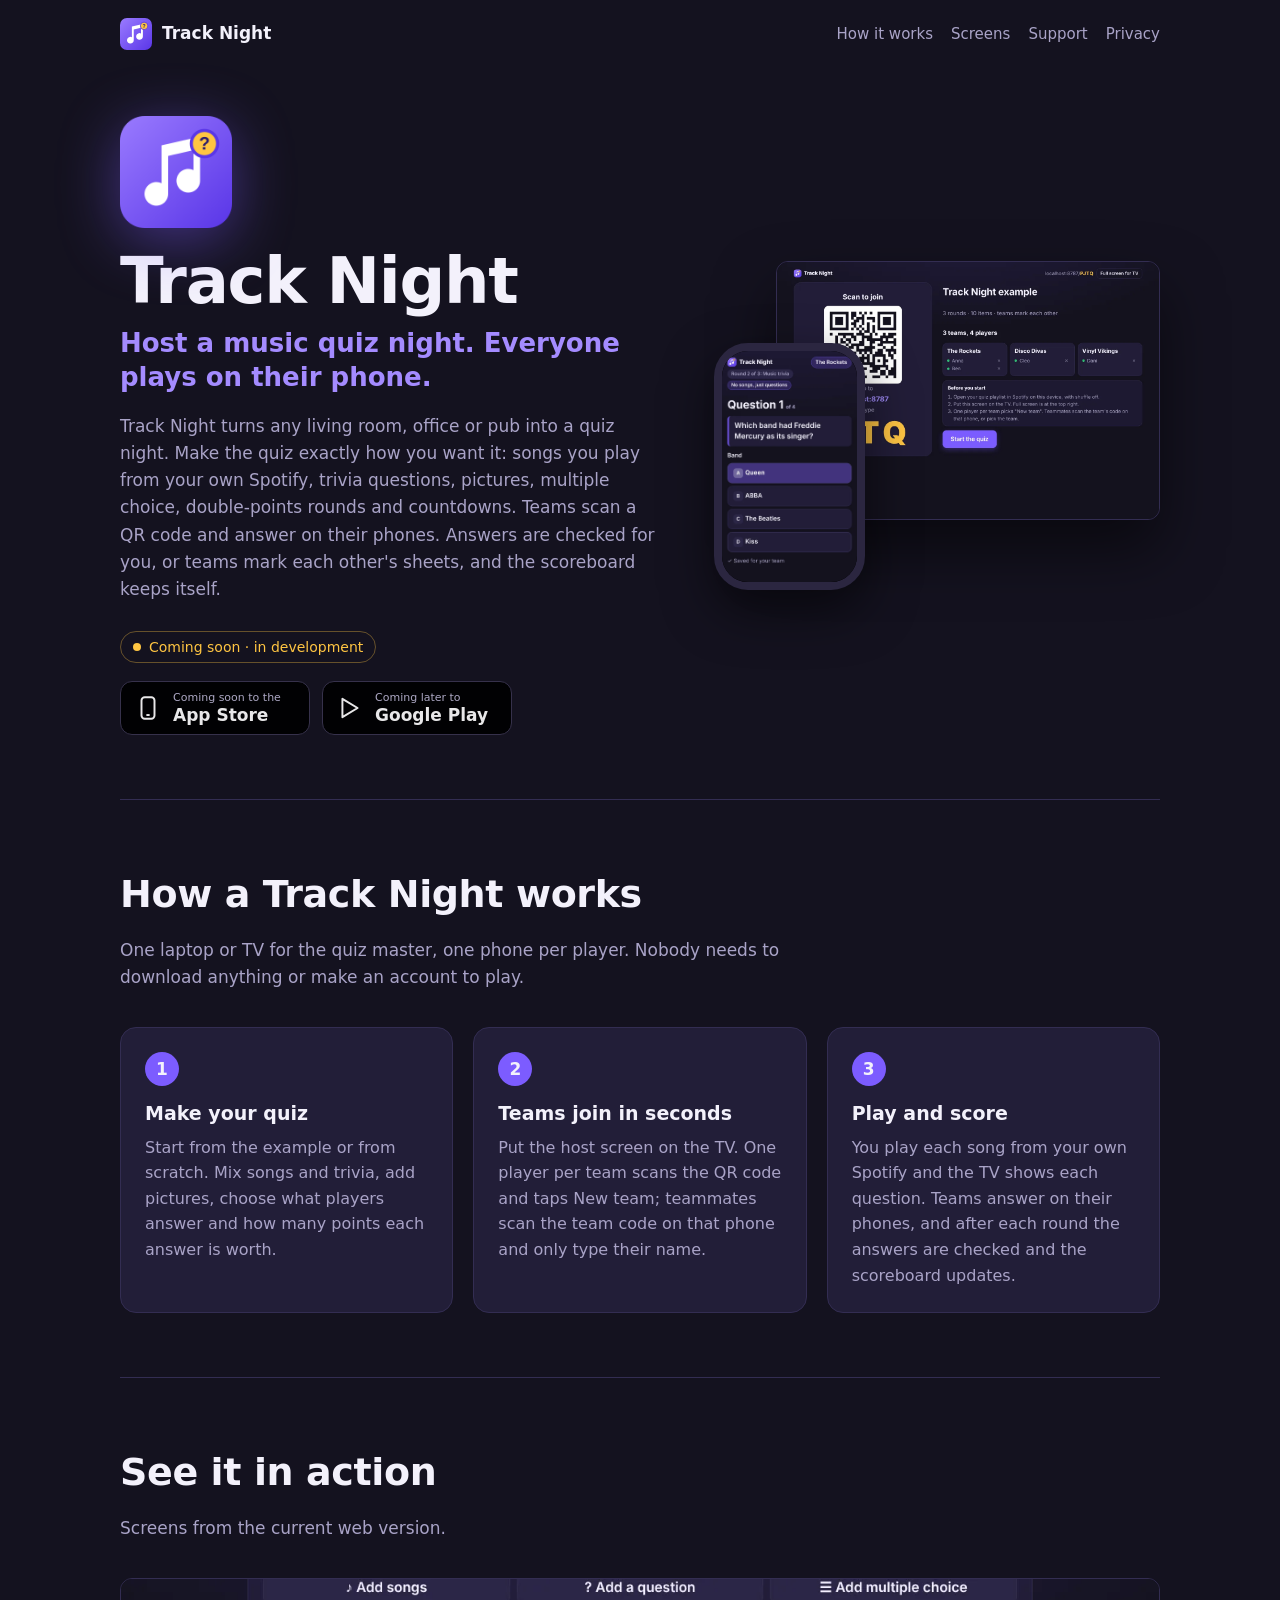
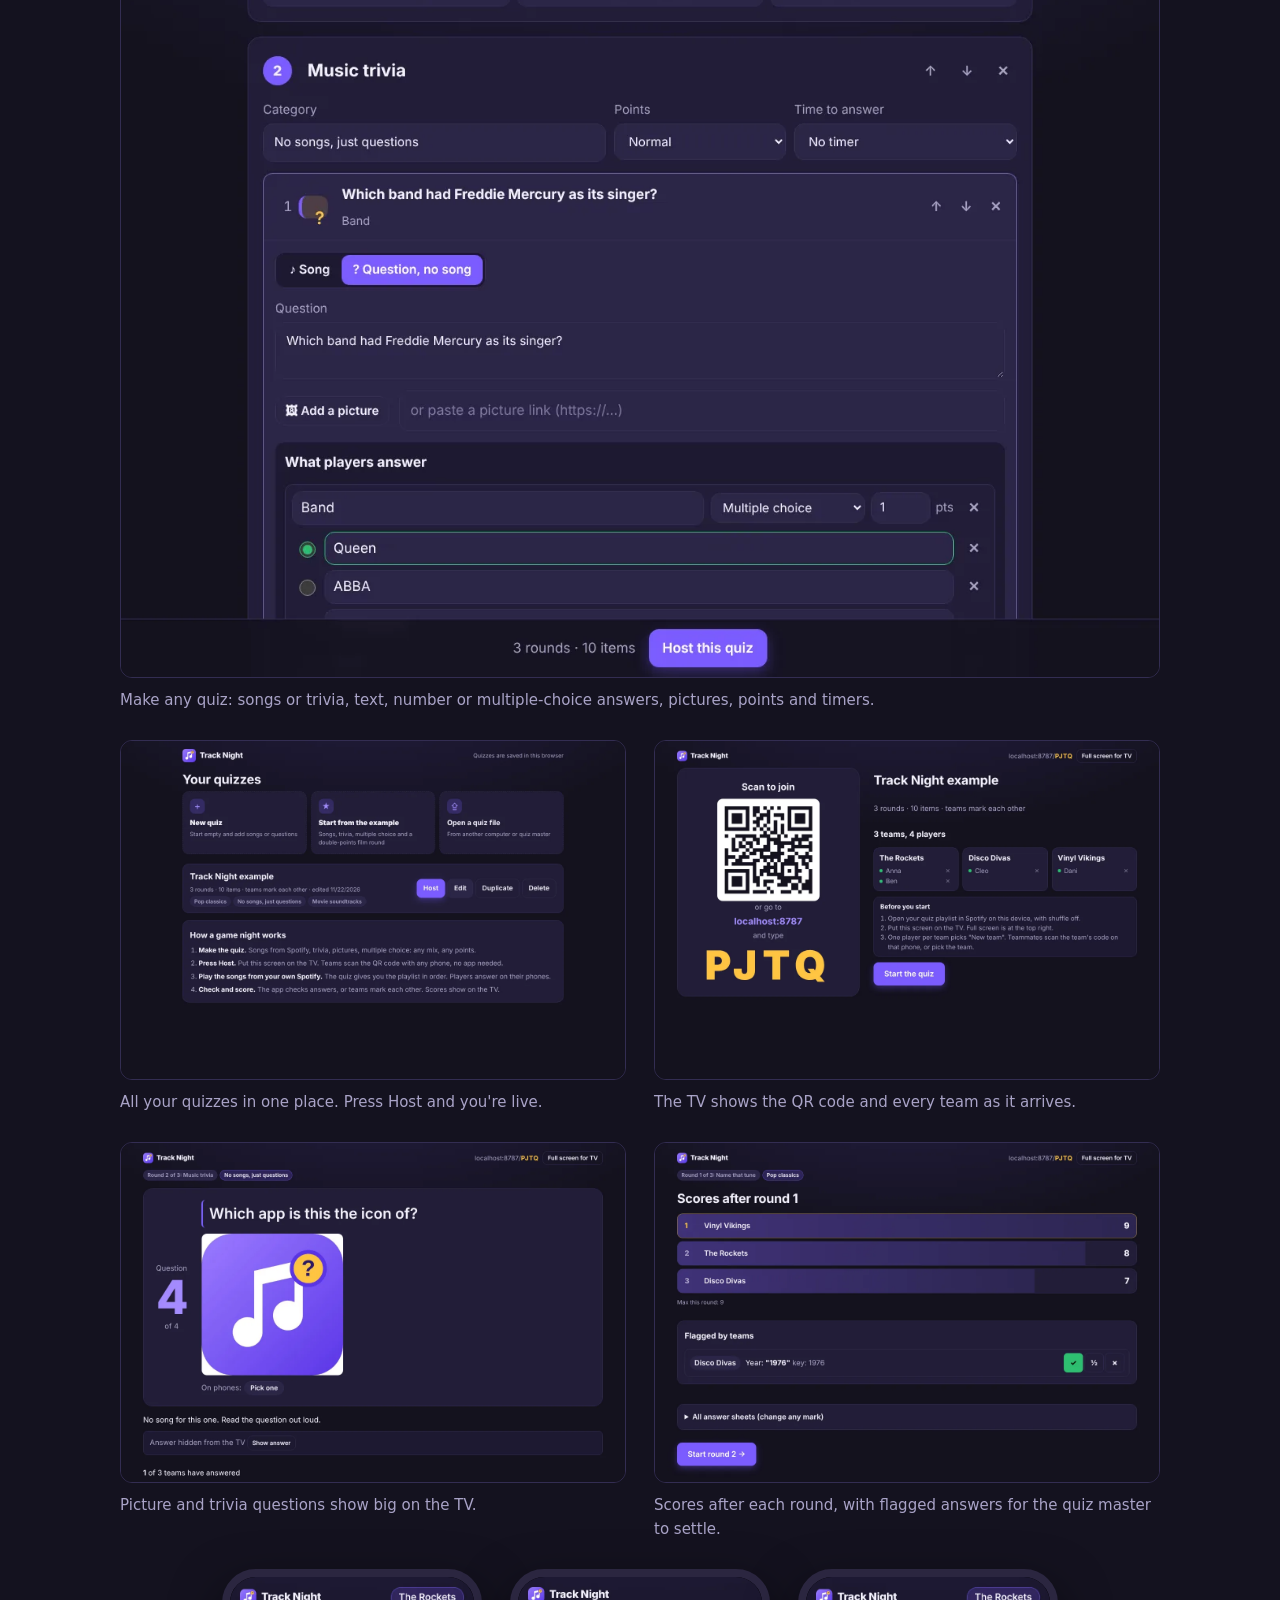
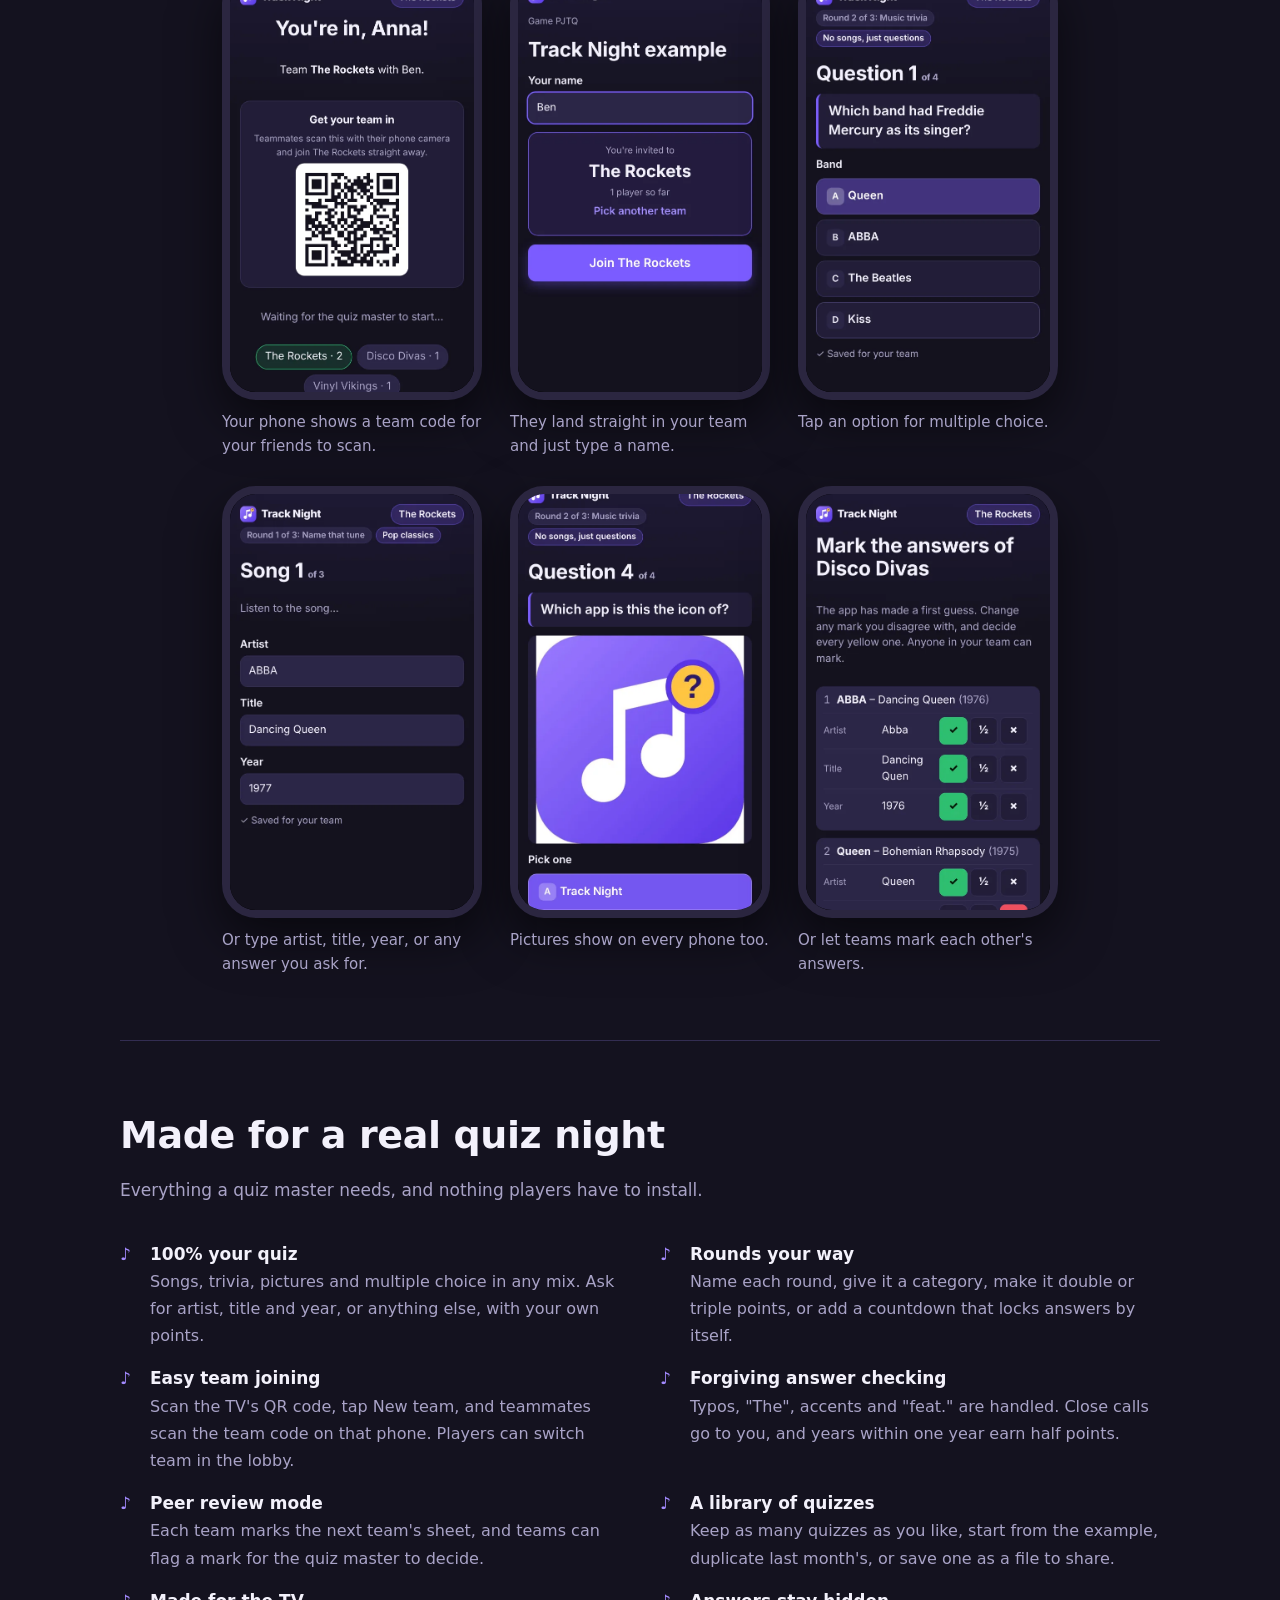
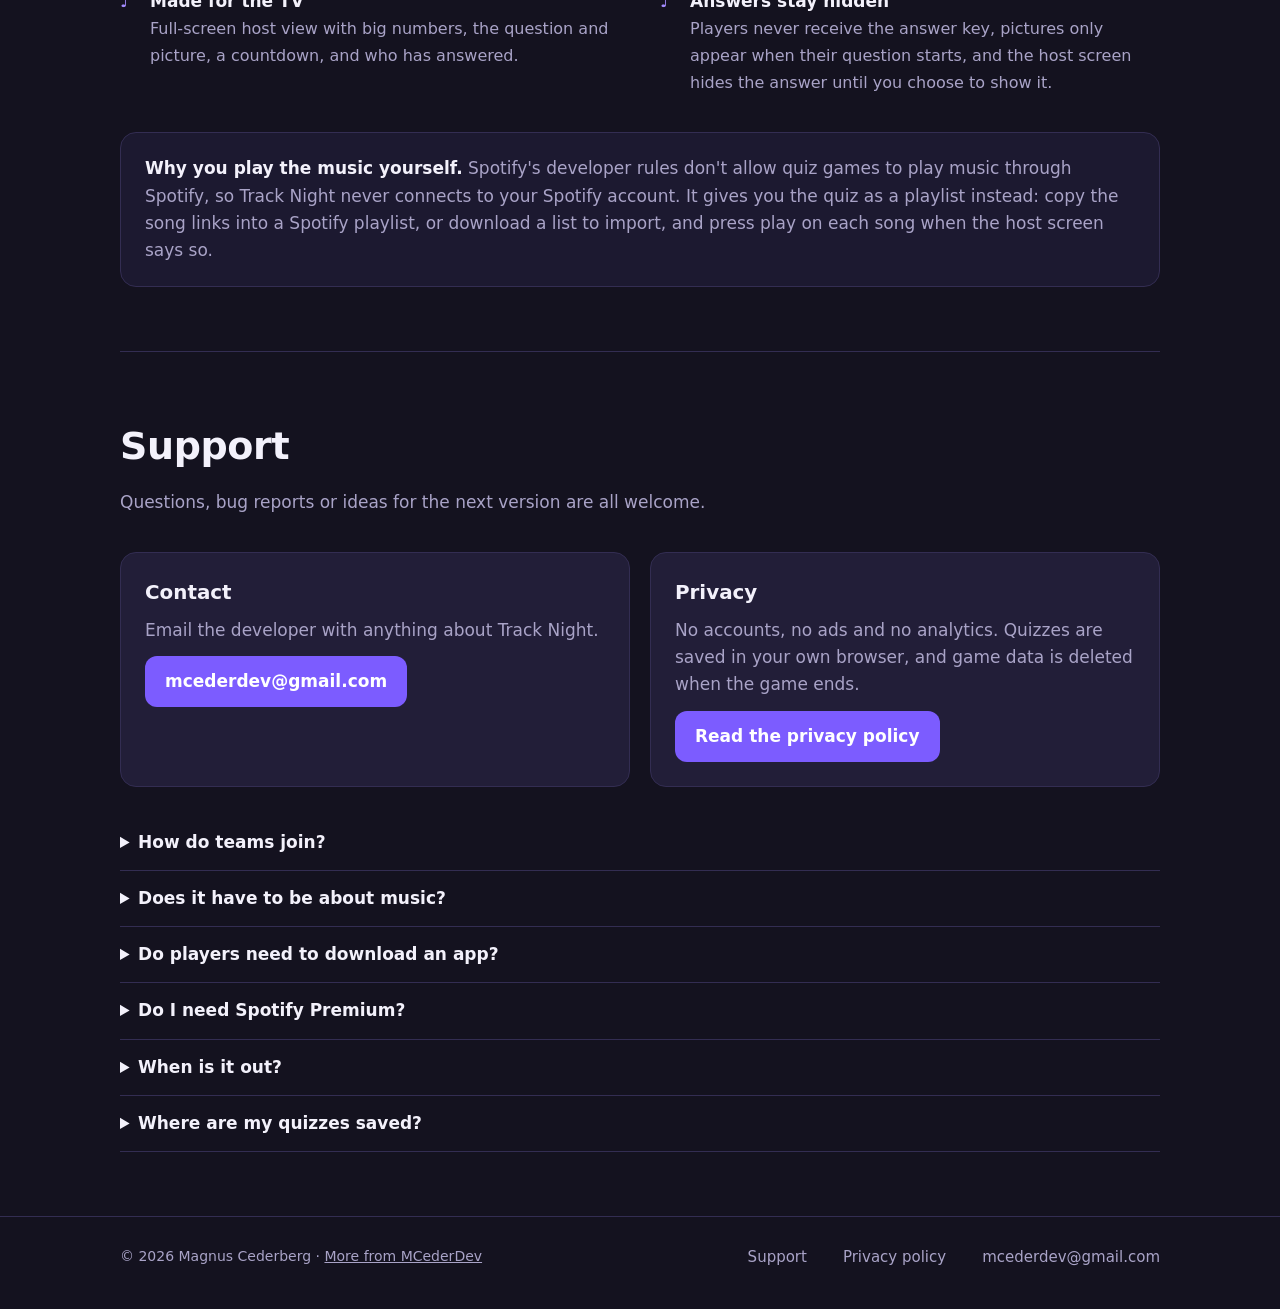
==== commit 30463cd3: "Add 'More from MCederDev' footer to Track Night pages, matching the other app sites Co-Authored-By: " ====
--- a/music-quiz/index.html
+++ b/music-quiz/index.html
@@ -11,7 +11,7 @@
 <link rel="icon" href="favicon-32.png" sizes="32x32" type="image/png">
 <link rel="apple-touch-icon" href="apple-touch-icon.png">
 <meta property="og:type" content="website">
-<meta property="og:site_name" content="Track Night">
+<meta property="og:site_name" content="MCederDev">
 <meta property="og:title" content="Track Night: host a music quiz, everyone plays on their phone">
 <meta property="og:description" content="Build any quiz: songs from your own Spotify, trivia, pictures and multiple choice. Teams scan a QR code and answer on their phones. No download for players.">
 <meta property="og:url" content="https://mcederdev.github.io/music-quiz/">
@@ -134,10 +134,14 @@
     </section>
   </main>
 </div>
-<footer>
+<footer class="foot">
   <div class="wrap">
-    <span>© 2026 Track Night · Made by <a href="https://mcederdev.github.io/">mcederdev</a></span>
-    <span><a href="privacy.html">Privacy policy</a> · <a href="#support">Support</a> · <a href="mailto:mcederdev@gmail.com">mcederdev@gmail.com</a></span>
+    <span>&copy; 2026 Magnus Cederberg · <a href="../">More from MCederDev</a></span>
+    <nav aria-label="Footer">
+      <a href="#support">Support</a>
+      <a href="privacy.html">Privacy policy</a>
+      <a href="mailto:mcederdev@gmail.com">mcederdev@gmail.com</a>
+    </nav>
   </div>
 </footer>
 </body>
--- a/music-quiz/style.css
+++ b/music-quiz/style.css
@@ -58,9 +58,9 @@
 details{border-bottom:1px solid var(--line);padding:14px 0}
 details summary{cursor:pointer;font-weight:600}
 details p{color:var(--muted);margin:8px 0 0}
-footer{border-top:1px solid var(--line);padding:28px 0 40px;color:var(--muted);font-size:14px}
-footer .wrap{display:flex;flex-wrap:wrap;justify-content:space-between;gap:12px}
-footer a{color:var(--muted)}
+footer.foot{border-top:1px solid var(--line);padding:28px 0 40px;color:var(--muted);font-size:14px}
+footer.foot .wrap{display:flex;flex-wrap:wrap;justify-content:space-between;gap:12px}
+footer.foot a{color:var(--muted)}
 /* policy */
 .doc{max-width:760px;padding:32px 0 64px}
 .doc h1{font-size:clamp(34px,5vw,46px)}
@@ -79,3 +79,4 @@
   nav a{margin-left:12px}
 }
 @media (max-width:420px){nav a.opt{display:none}}
+footer.foot nav{display:flex;flex-wrap:wrap;gap:6px 18px}
